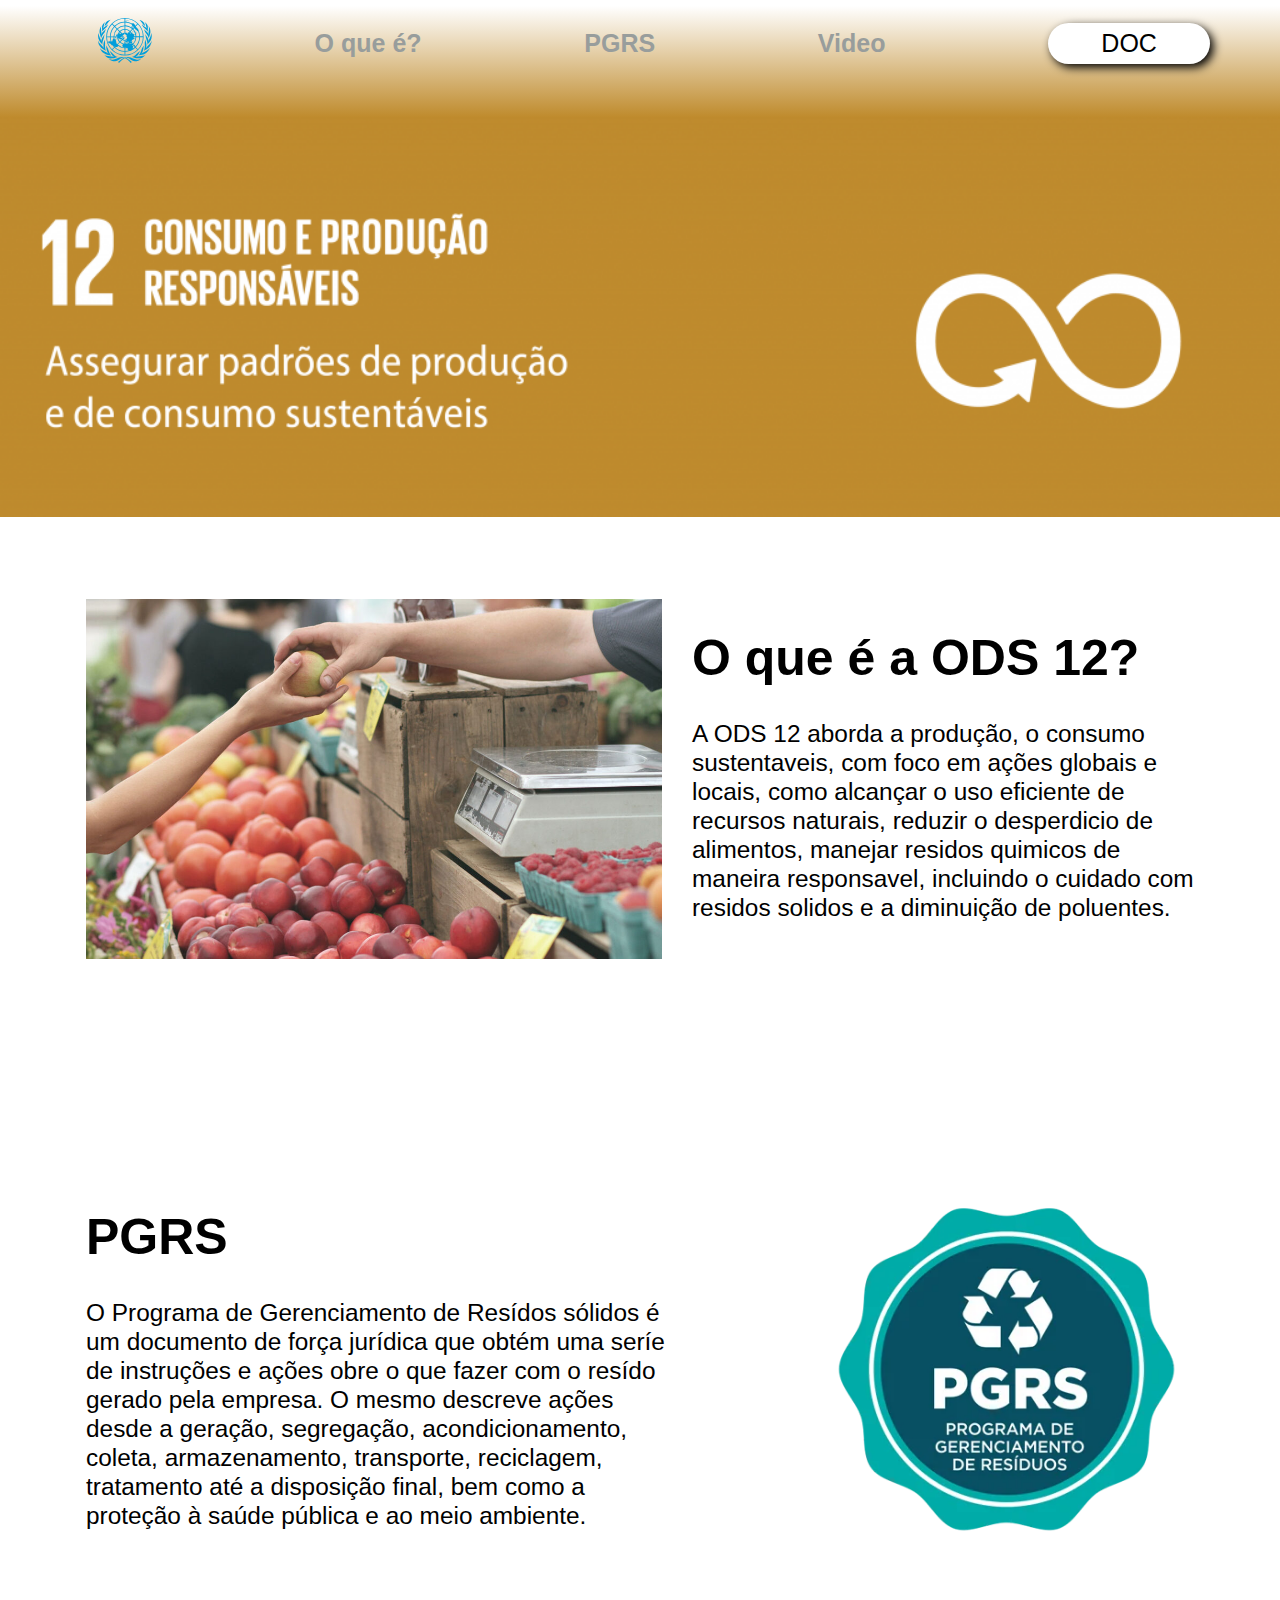
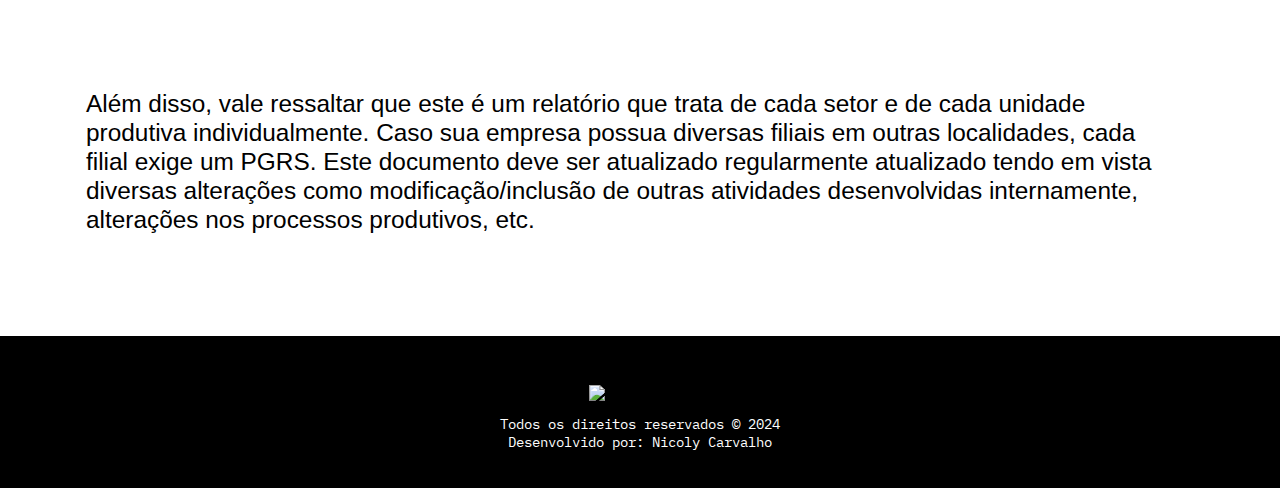
==== index.html @ b2f571dd "add final 3" ====
<!DOCTYPE html>
<html lang="pt-br">
<head>
  <meta charset="UTF-8">
  <meta name="viewport" content="width=device-width, initial-scale=1.0">
  <link rel="shortcut icon" href="./assets/un-logo.svg" type="image/x-icon">
  <link rel="stylesheet" href="./style.css">
  <title>ODS 12: o que é</title>
</head>
<body>
  <header class="nav-bar">
    <a class="link-header" href="./index.html"><img src="./assets/un-logo.svg" alt="Logo ON" class="logo"></a>
    <a class="link-header" href="#O-que">O que é? </a>
    <a class="link-header" href="#Fazendo">PGRS</a>
    <a class="link-header" href="./video.html">Video</a>
    <button class="button-header"><a class="linkbtn" href="https://www.canva.com/design/DAGEF-vtpVk/pwOGG1UUhm-6WTWI5BHEew/view?utm_content=DAGEF-vtpVk&utm_campaign=designshare&utm_medium=link&utm_source=editor">DOC</a></button>
</header>

<div class="banner"></div>

<main class="content">

  <div id="O-que" class="content-1">
    <img src="./assets/alimentos e consumo.jpg" alt="Foto de uma maça sendo entregue a cliente" class="consumo1">
    <div class="conteudo">
    <h1>O que é a ODS 12?</h1>
    <p>A ODS 12 aborda a produção, o consumo sustentaveis, com foco em ações globais e locais, como alcançar o uso eficiente de recursos naturais, reduzir o desperdicio de alimentos, manejar residos quimicos de maneira responsavel, incluindo o cuidado com residos solidos e a diminuição de poluentes.
    </p>
  </div>
  </div>
  <div class="content-3">

    <div class="conteudo2">
      <h1>PGRS</h1>
      <p>O Programa de Gerenciamento de Resídos sólidos é um documento de força jurídica que obtém uma seríe de instruções e ações obre o que fazer com o resído gerado pela empresa. O mesmo descreve ações desde a geração, segregação, acondicionamento, coleta, armazenamento, transporte, reciclagem, tratamento até a disposição final, bem como a proteção à saúde pública e ao meio ambiente.
      </p>
      
  </div>
  <img src="./assets/pgrs-foto.webp" alt="PGRS" class="pgrs" id="Fazendo">
  </div>


  <div class="content-4">
    <p>Além disso, vale ressaltar que este é um relatório que trata de  cada setor e de cada unidade produtiva
      individualmente. Caso sua empresa possua diversas filiais em outras localidades, cada filial exige um PGRS.
      Este documento deve ser  atualizado regularmente atualizado tendo em vista diversas alterações como modificação/inclusão de outras atividades desenvolvidas internamente, alterações nos processos produtivos, etc.</p>
  </div>
</main>

<footer class="rodape">
  <img class="rodape-imagem" src="https://estudantes-senac.vercel.app/img/senac.png" alt="Logo Senac"/>
  <span class="footer-texto">Todos os direitos reservados © 2024</span>
  <span class="footer-texto">Desenvolvido por: Nicoly Carvalho </span>    
</footer>

</body>
</html>
---- style.css ----
@import url('https://fonts.googleapis.com/css2?family=IBM+Plex+Mono:ital,wght@0,100;0,200;0,300;0,400;0,500;0,600;0,700;1,100;1,200;1,300;1,400;1,500;1,600;1,700&display=swap');

*{
  margin: 0;
  padding: 0;
  box-sizing: border-box;
  font-family: 'Segoe UI', Tahoma, Geneva, Verdana, sans-serif;
}

body{
  height: 100vh;
  width: 100%;
}

/* ! HEADER */
.nav-bar{
  padding: 1.15rem 0 3rem 1.75rem;
  background: linear-gradient(#fff 5%, #BF8B2D );
  display: flex;
  align-items: center;
  justify-content: space-around ;
}

.logo{
  height: 2.813rem;
}

.link-header{
  font-weight: 600;/*negrito*/
  font-size: 1.563rem;/*tamanho fonte*/
  color: #989d9c;
  cursor: pointer;
  text-decoration: none;/*tirar a linha de baixo*/
  margin-right: 1.438rem;/*espaçamento externo a direita */
}

.linkbtn{
  font-weight: 500;/*negrito*/
  font-size: 1.563rem;/*tamanho fonte*/
  color: #000;
  cursor: pointer;
  text-decoration: none;/*tirar a linha de baixo*/
}

.button-header {
  background-color: #fff;
  box-shadow: 0.225rem 0.225rem 0.625rem #000;
  border-radius: 1.281rem;
  width: 10.125rem;
  height: 2.563rem;
  border: none;/*tirando a borda do botão*/
  font-size: 1.563rem;
  color: #ffffff;
  cursor: pointer;
  transition: .5s;
}

.button-header:hover{
  box-shadow: 0.425rem 0.425rem 0.225rem #000;
}

.banner {
  width: 100%;
  height: 25rem;
/*adiciona uma imagem interna ou externa*/
  background-image: url(./assets/ODS12-header.png);
  background-size: cover;/*deixa a imagem preencher todo o     container sem cortá-la*/
  margin-bottom: 3.75rem;
}

/* ! FIM HEADER
! COMEÇO MAIN CONTENT */

.content{
  margin-left: 5.375rem;
}

h1{
  font-size: 3.125rem;
  font-weight: 700;
}

p{
  font-size: 1.525rem;
}

/* CONTENT 1 */
.content-1{
  display: flex;
  height: 50vh;
  margin-bottom: 3.125rem;
  margin-top: 5.125rem;
}
.conteudo{
  margin: 1.875rem;
}

.content-1 p{
  font-weight: 400;
  line-height: 1.813rem;
  width: 32.188rem;
  margin-top: 2rem;
}

.consumo1{
  height: 22.5rem;
}

/* fim */

/* CONTENT 2 */

/* #Fazendo{
  display: flex;
  margin-bottom: 5.25rem;
  font-size: 4.475rem;
  justify-content: center;
}

.content-2{
  height: 70vh;
  margin-bottom: 3.125rem;
}

.conteudo2{
  margin: 1.875rem;
}

.content-2 p{
  font-weight: 400;
  line-height: 1.813rem;
  margin: 2rem 2rem 0 0;
} */

/* CONTENT 3 */

.content-3{
  display: flex;
  height: 60vh;
  margin-bottom: 3.125rem;
  align-items: center;
}

.content-3 p{
  font-weight: 400;
  line-height: 1.813rem;
  width: 80%;
  margin-top: 2rem;
}

.pgrs{
  height: 22.5rem;
  margin-right: 5.625rem;
}

/* CONTENT 4 */
.content-4{
  display: flex;
  margin-bottom: 3.125rem;
  align-items: center;
}

.content-4 p{
  font-weight: 400;
  line-height: 1.813rem;
  width: 90%;
}
/* fim content 4 */

/* VIDEO */

#trailer-container{
  width: 100%;/*Largura*/
  display: flex;/*serve para colocar os elemento lado a lado 
  mas nesse momento utilizado para alinhar o itens com justify-content*/
  justify-content: center;/*alinhar os elementos ao centro*/
  margin: 6.25rem 0;
  margin-left: 3.625rem;
}

.video {
  width: 90%;/*deixando o nosso container com total de 60%*/
  display: flex;/*colocando os elementos lado a lado*/
  align-items: center;/*ajusta verticalmente*/
  justify-content: space-between;/*espaçamento entre os elementos*/
  filter: drop-shadow(0.625rem 0.625rem 0.625rem #000 );
}


#sinopse {
  width: 50%;
  display: flex;/*nesse caso estamos utilizando para adicionar o
   flex-direction*/
  flex-direction: column; /*colocando os elementos em coluna um 
  embaixo do outro*/
  justify-content: space-between;/*espaçamento entre os elementos*/
  margin-left: 30px;/*colocando um espaçamento  da esquerda*/
}

.description {
  font-size: 18px;/*tamanho font (texto)*/
  width: 70%;/*largura*/
}



/* ! FIM MAIN FIM VIDEO
! FOOTER */

.rodape{
  background-color: black;
  text-align: center;
  height: 8.125rem;/*altura*/
  margin-top: 6.375rem;/* espaçamento externo superior */
  display: flex;/*utilizando flex  para poder alinhar os elementos*/
  flex-direction: column;/*colocando os elementos  em coluna*/
  align-items: center;/*alinhando os elementos  no centro verticalmente*/
  justify-content: center;/*alinhando os elementos   no centro horizontalmente*/
  padding: 4.75rem 0;
}

.rodape-imagem {
  height: 5.625rem;
  padding: 0.75rem 0 ;/*superior e inferior direita e esquerda*/
}

.footer-texto {
  color: #ffffff;
  font-size: 0.875rem;
  font-family: "IBM Plex Mono", sans-serif;
}
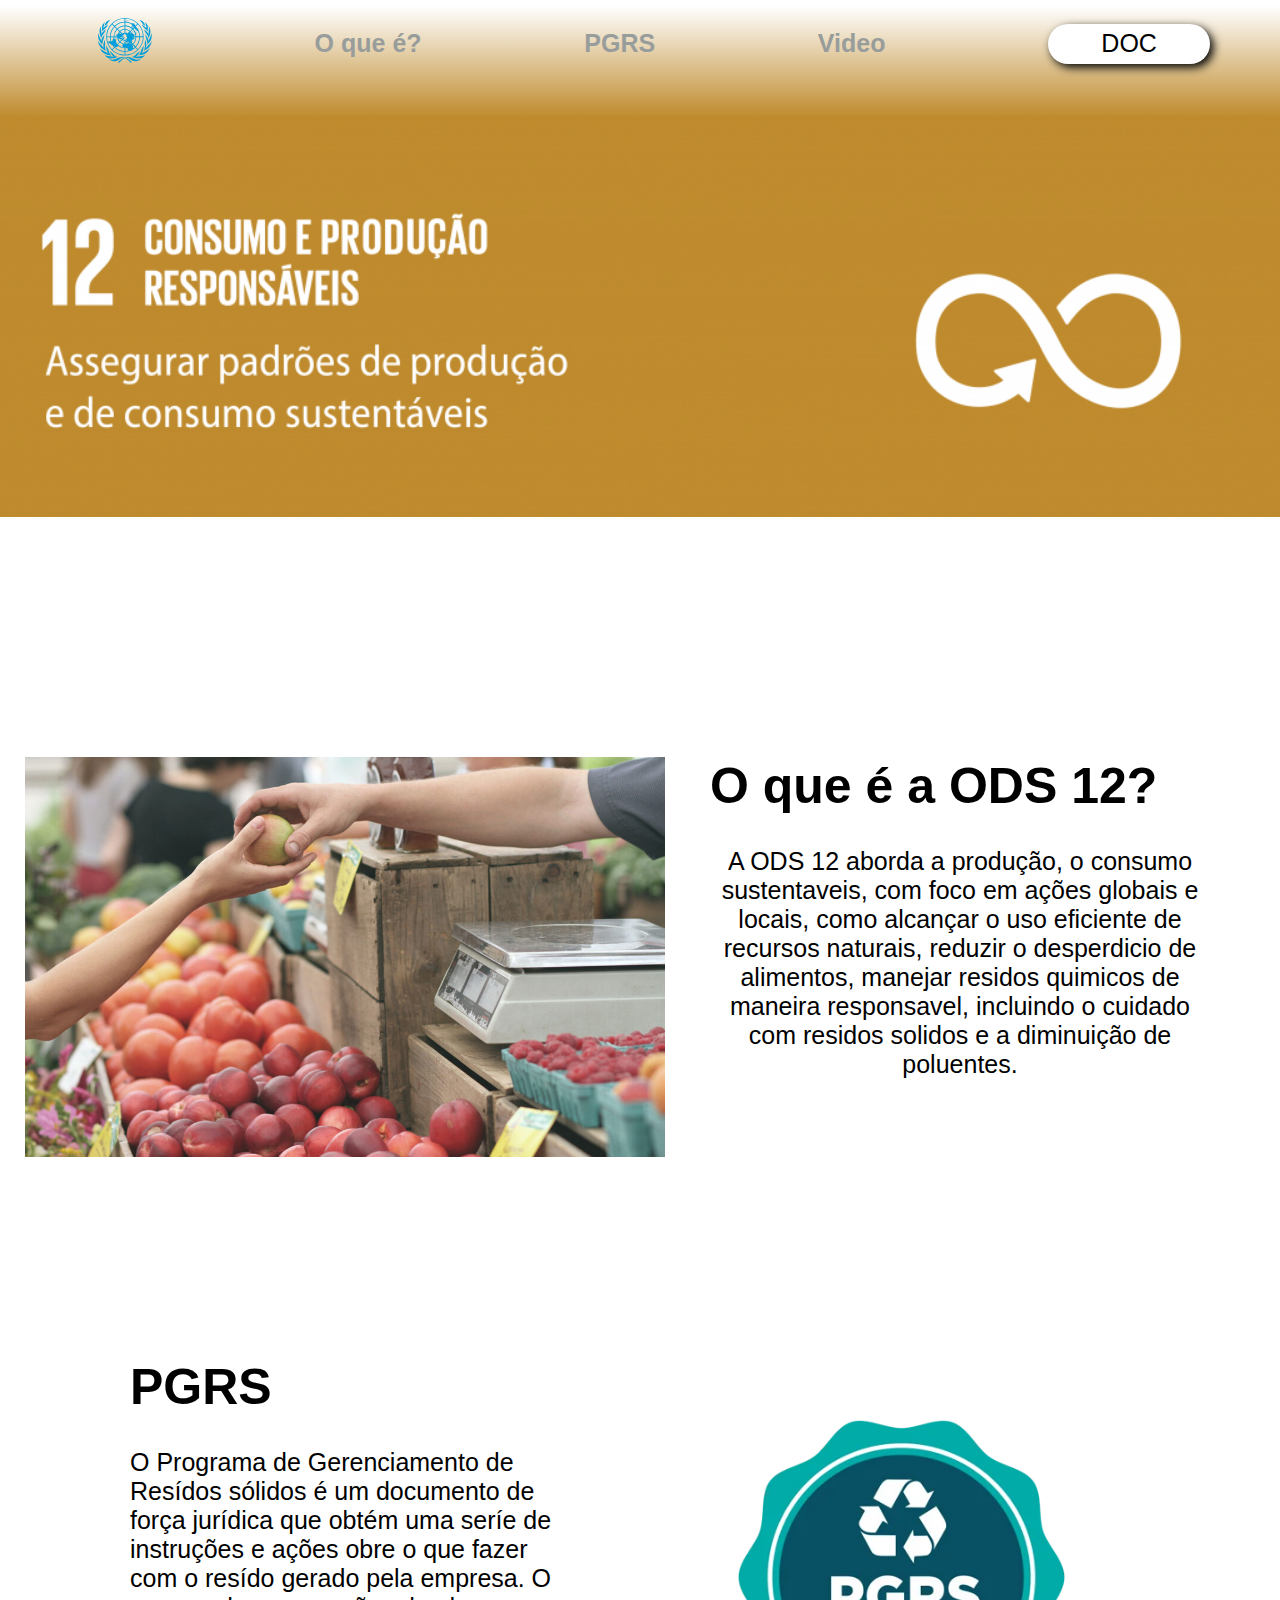
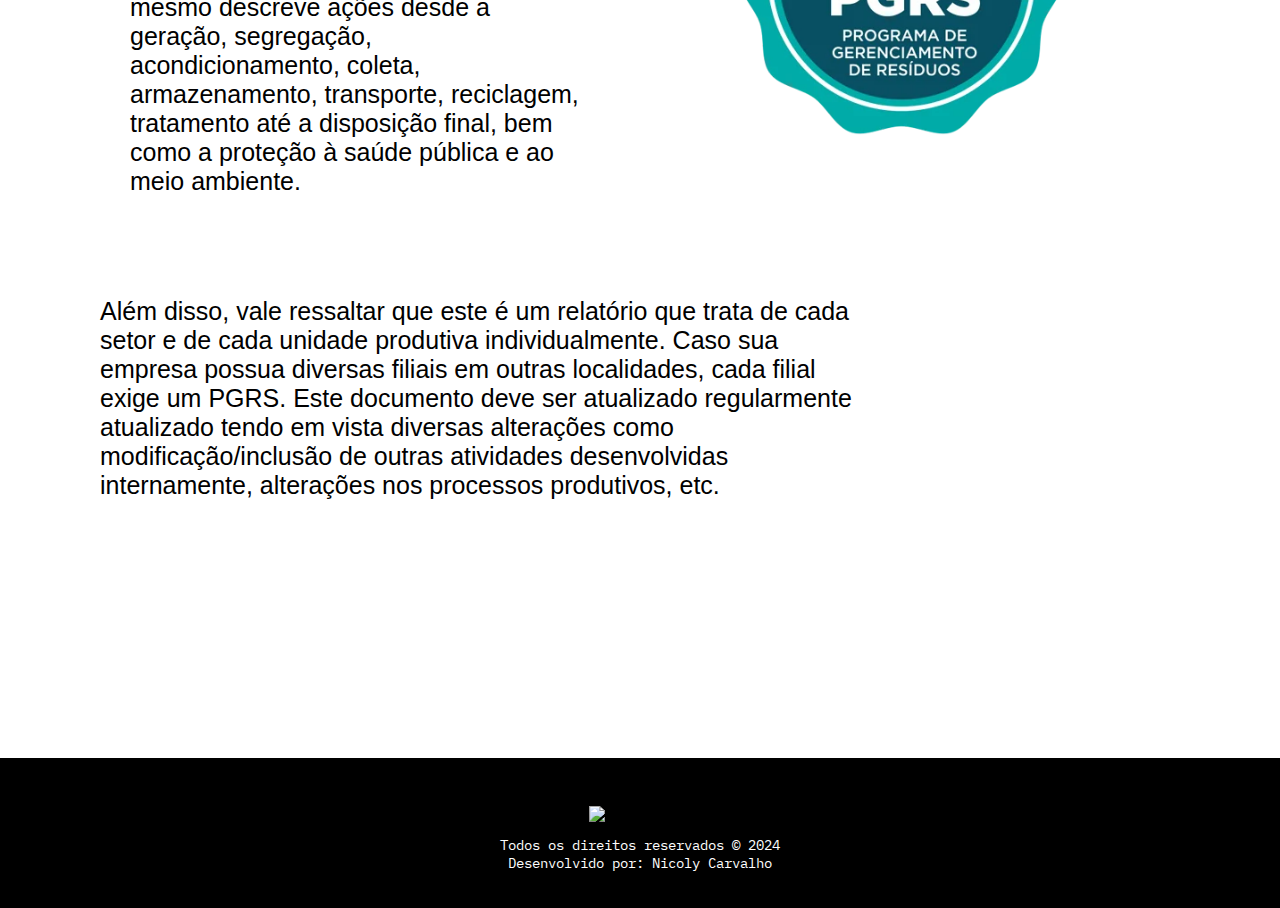
==== commit 58bb0fce: "adicionando final 3" ====
--- a/index.html
+++ b/index.html
@@ -13,7 +13,7 @@
     <a class="link-header" href="#O-que">O que é? </a>
     <a class="link-header" href="#Fazendo">PGRS</a>
     <a class="link-header" href="./video.html">Video</a>
-    <button class="button-header"><a class="linkbtn" href="https://www.canva.com/design/DAGEF-vtpVk/pwOGG1UUhm-6WTWI5BHEew/view?utm_content=DAGEF-vtpVk&utm_campaign=designshare&utm_medium=link&utm_source=editor">DOC</a></button>
+    <button class="button-header"><a class="linkbtn" href="https://www.canva.com/design/DAGEF-vtpVk/pwOGG1UUhm-6WTWI5BHEew/view?utm_content=DAGEF-vtpVk&utm_campaign=designshare&utm_medium=link&utm_source=editor" target="_blank">DOC</a></button>
 </header>
 
 <div class="banner"></div>
@@ -28,6 +28,8 @@
     </p>
   </div>
   </div>
+
+  
   <div class="content-3">
 
     <div class="conteudo2">
--- a/style.css
+++ b/style.css
@@ -14,7 +14,7 @@
 
 /* ! HEADER */
 .nav-bar{
-  padding: 1.15rem 0 3rem 1.75rem;
+  padding: 18px 0 48px 28px;
   background: linear-gradient(#fff 5%, #BF8B2D );
   display: flex;
   align-items: center;
@@ -22,21 +22,21 @@
 }
 
 .logo{
-  height: 2.813rem;
+  height: 45px;
 }
 
 .link-header{
   font-weight: 600;/*negrito*/
-  font-size: 1.563rem;/*tamanho fonte*/
+  font-size:25px;/*tamanho fonte*/
   color: #989d9c;
   cursor: pointer;
   text-decoration: none;/*tirar a linha de baixo*/
-  margin-right: 1.438rem;/*espaçamento externo a direita */
+  margin-right: 23px;/*espaçamento externo a direita */
 }
 
 .linkbtn{
   font-weight: 500;/*negrito*/
-  font-size: 1.563rem;/*tamanho fonte*/
+  font-size: 25px;/*tamanho fonte*/
   color: #000;
   cursor: pointer;
   text-decoration: none;/*tirar a linha de baixo*/
@@ -44,92 +44,87 @@
 
 .button-header {
   background-color: #fff;
-  box-shadow: 0.225rem 0.225rem 0.625rem #000;
+  box-shadow: 3.5px 3.5px 10px #000;
   border-radius: 1.281rem;
-  width: 10.125rem;
-  height: 2.563rem;
+  width: 162px;
+  height: 40px;
   border: none;/*tirando a borda do botão*/
-  font-size: 1.563rem;
+  font-size: 25px;
   color: #ffffff;
   cursor: pointer;
   transition: .5s;
 }
 
 .button-header:hover{
-  box-shadow: 0.425rem 0.425rem 0.225rem #000;
+  box-shadow: 7px 7px 3.5px #000;
 }
 
 .banner {
   width: 100%;
-  height: 25rem;
+  height: 400px;
 /*adiciona uma imagem interna ou externa*/
   background-image: url(./assets/ODS12-header.png);
   background-size: cover;/*deixa a imagem preencher todo o     container sem cortá-la*/
-  margin-bottom: 3.75rem;
+  margin-bottom: 60px;
 }
 
 /* ! FIM HEADER
 ! COMEÇO MAIN CONTENT */
 
 .content{
-  margin-left: 5.375rem;
+  display: flex;
+  flex-direction: column;
+  justify-content: center;
+  align-items: center;
+  /* margin-left: 85px; */
+  padding: 100px;
+  width: 100%;
 }
 
 h1{
-  font-size: 3.125rem;
+  font-size: 50px;
   font-weight: 700;
 }
 
 p{
-  font-size: 1.525rem;
+  font-size: 25px;
 }
 
 /* CONTENT 1 */
 .content-1{
   display: flex;
   height: 50vh;
-  margin-bottom: 3.125rem;
-  margin-top: 5.125rem;
+  margin-bottom: 50px;
+  margin-top: 80px;
 }
 .conteudo{
-  margin: 1.875rem;
+  margin: 0 45px;
 }
 
 .content-1 p{
   font-weight: 400;
-  line-height: 1.813rem;
-  width: 32.188rem;
-  margin-top: 2rem;
+  line-height: 29px;
+  width: 500px;
+  margin-top: 32px;
+  text-align: center;
 }
 
 .consumo1{
-  height: 22.5rem;
+  height: 400px;
 }
 
 /* fim */
 
 /* CONTENT 2 */
 
-/* #Fazendo{
-  display: flex;
-  margin-bottom: 5.25rem;
-  font-size: 4.475rem;
-  justify-content: center;
-}
-
-.content-2{
-  height: 70vh;
-  margin-bottom: 3.125rem;
-}
-
 .conteudo2{
-  margin: 1.875rem;
-}
-
-.content-2 p{
-  font-weight: 400;
-  line-height: 1.813rem;
-  margin: 2rem 2rem 0 0;
+  margin: 30px;
+}
+
+/* .content-2 p{
+  font-weight: 400;
+  line-height: 29px;
+  margin: 16px 16px 0 0;
 } */
 
 /* CONTENT 3 */
@@ -137,33 +132,31 @@
 .content-3{
   display: flex;
   height: 60vh;
-  margin-bottom: 3.125rem;
+  margin: 50px 0;
   align-items: center;
 }
 
 .content-3 p{
   font-weight: 400;
-  line-height: 1.813rem;
+  line-height: 29px;
   width: 80%;
-  margin-top: 2rem;
+  margin-top: 32px;
 }
 
 .pgrs{
-  height: 22.5rem;
-  margin-right: 5.625rem;
+  height: 350px;
+  margin-right: 100px;
 }
 
 /* CONTENT 4 */
 .content-4{
-  display: flex;
-  margin-bottom: 3.125rem;
-  align-items: center;
+  margin-bottom: 50px;
 }
 
 .content-4 p{
   font-weight: 400;
-  line-height: 1.813rem;
-  width: 90%;
+  line-height: 29px;
+  width: 70%;
 }
 /* fim content 4 */
 
@@ -174,8 +167,8 @@
   display: flex;/*serve para colocar os elemento lado a lado 
   mas nesse momento utilizado para alinhar o itens com justify-content*/
   justify-content: center;/*alinhar os elementos ao centro*/
-  margin: 6.25rem 0;
-  margin-left: 3.625rem;
+  margin: 100px 0;
+  margin-left: 58px;
 }
 
 .video {
@@ -183,7 +176,7 @@
   display: flex;/*colocando os elementos lado a lado*/
   align-items: center;/*ajusta verticalmente*/
   justify-content: space-between;/*espaçamento entre os elementos*/
-  filter: drop-shadow(0.625rem 0.625rem 0.625rem #000 );
+  filter: drop-shadow(10xp 10px 10px #000 );
 }
 
 
@@ -210,22 +203,22 @@
 .rodape{
   background-color: black;
   text-align: center;
-  height: 8.125rem;/*altura*/
-  margin-top: 6.375rem;/* espaçamento externo superior */
+  height: 130px;/*altura*/
+  margin-top: 108px;/* espaçamento externo superior */
   display: flex;/*utilizando flex  para poder alinhar os elementos*/
   flex-direction: column;/*colocando os elementos  em coluna*/
   align-items: center;/*alinhando os elementos  no centro verticalmente*/
   justify-content: center;/*alinhando os elementos   no centro horizontalmente*/
-  padding: 4.75rem 0;
+  padding: 75px 0;
 }
 
 .rodape-imagem {
-  height: 5.625rem;
-  padding: 0.75rem 0 ;/*superior e inferior direita e esquerda*/
+  height: 90px;
+  padding: 12px 0 ;/*superior e inferior direita e esquerda*/
 }
 
 .footer-texto {
   color: #ffffff;
-  font-size: 0.875rem;
+  font-size: 14px;
   font-family: "IBM Plex Mono", sans-serif;
 }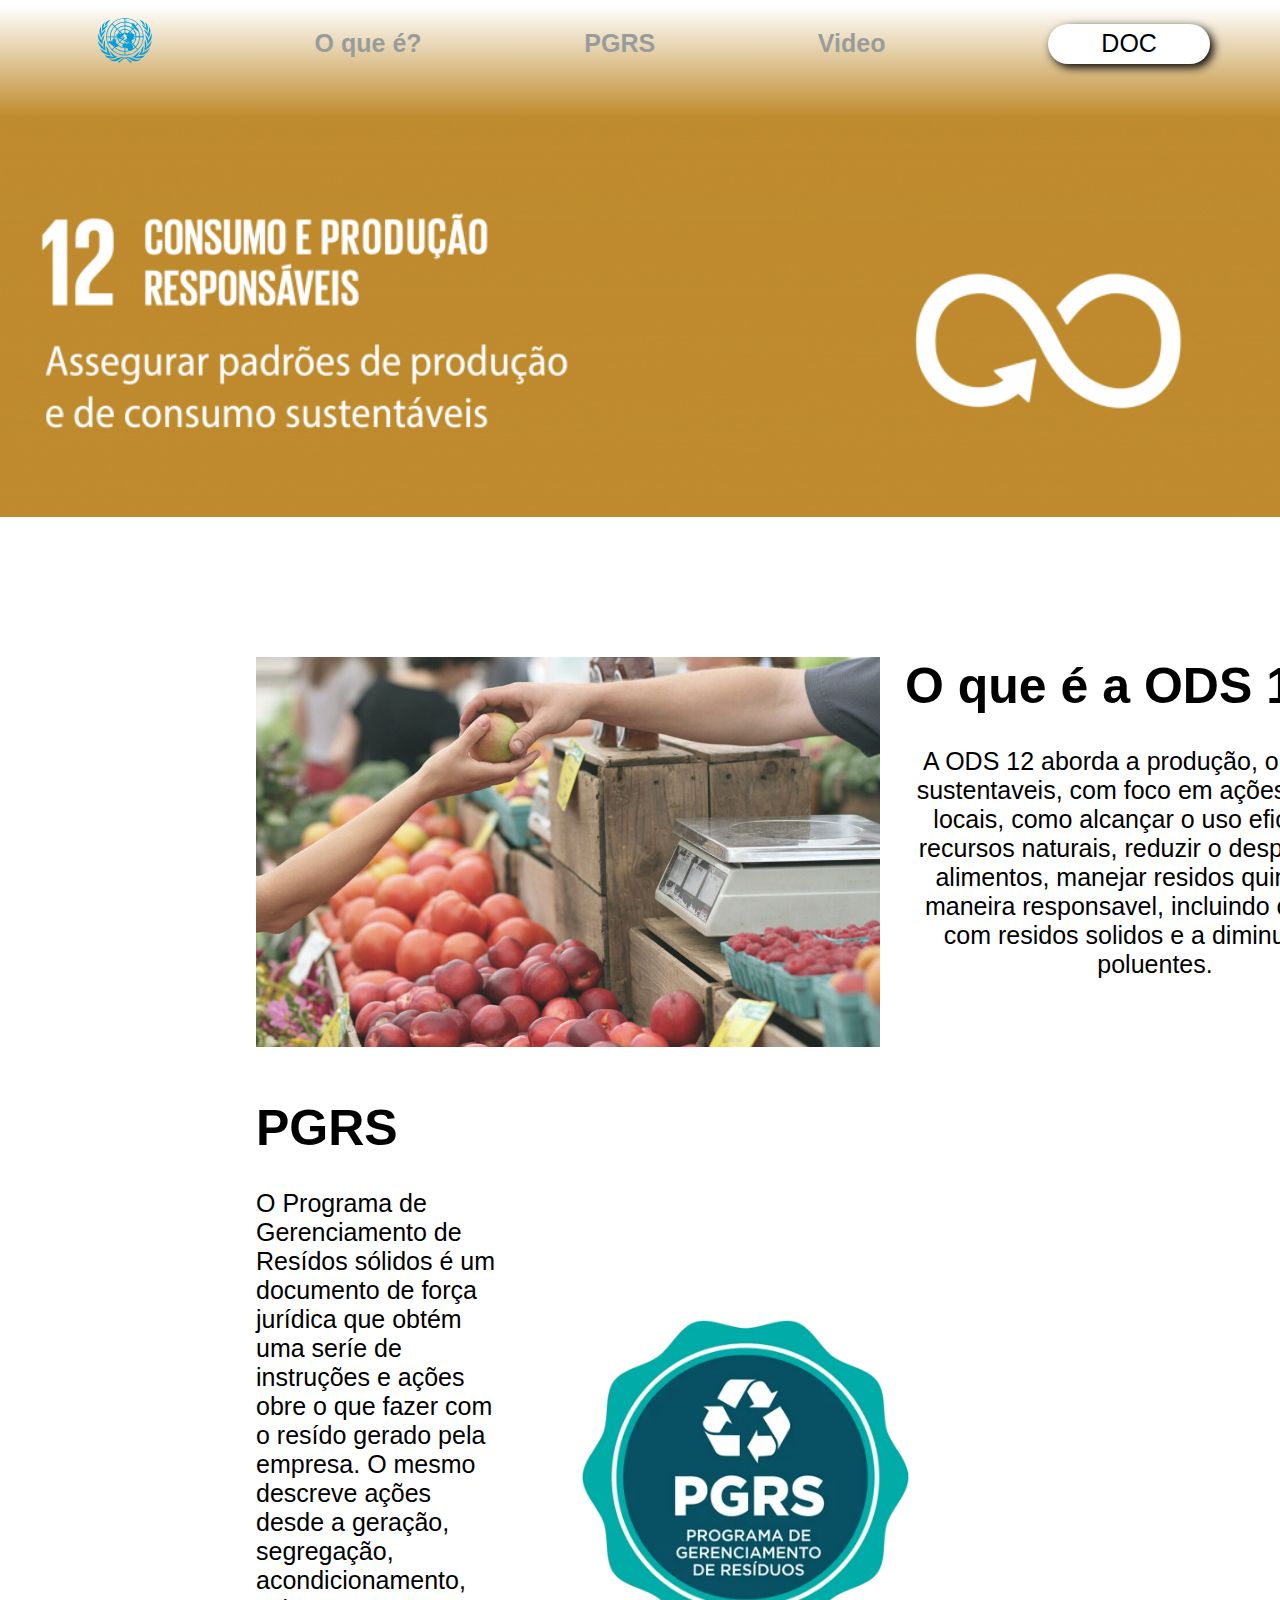
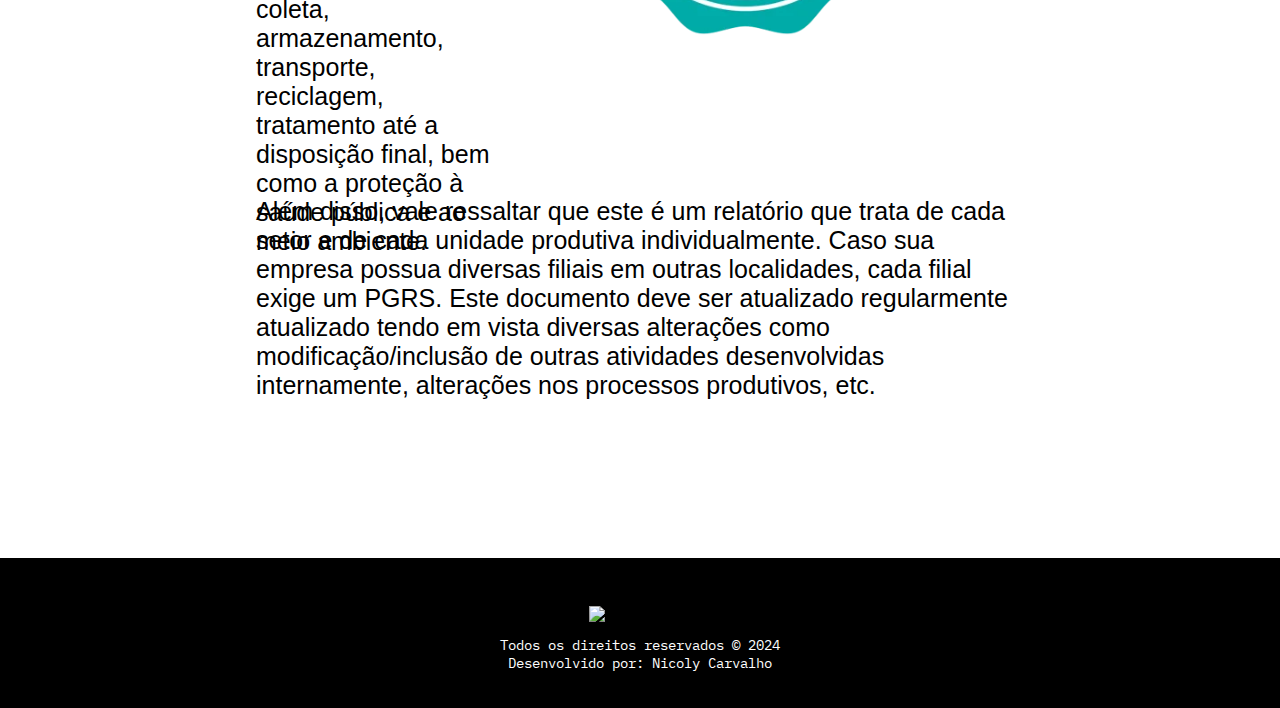
==== commit 3dcc1b4c: "alinhando itens css" ====
--- a/index.html
+++ b/index.html
@@ -5,6 +5,7 @@
   <meta name="viewport" content="width=device-width, initial-scale=1.0">
   <link rel="shortcut icon" href="./assets/un-logo.svg" type="image/x-icon">
   <link rel="stylesheet" href="./style.css">
+  <link rel="stylesheet" href="https://cdnjs.cloudflare.com/ajax/libs/animate.css/4.1.1/animate.min.css"/>
   <title>ODS 12: o que é</title>
 </head>
 <body>
@@ -46,6 +47,8 @@
     <p>Além disso, vale ressaltar que este é um relatório que trata de  cada setor e de cada unidade produtiva
       individualmente. Caso sua empresa possua diversas filiais em outras localidades, cada filial exige um PGRS.
       Este documento deve ser  atualizado regularmente atualizado tendo em vista diversas alterações como modificação/inclusão de outras atividades desenvolvidas internamente, alterações nos processos produtivos, etc.</p>
+
+      
   </div>
 </main>
 
--- a/style.css
+++ b/style.css
@@ -72,13 +72,10 @@
 ! COMEÇO MAIN CONTENT */
 
 .content{
-  display: flex;
+  display: flex;  
+  width: 60%;
   flex-direction: column;
-  justify-content: center;
-  align-items: center;
-  /* margin-left: 85px; */
-  padding: 100px;
-  width: 100%;
+  margin: 0 auto;
 }
 
 h1{
@@ -98,7 +95,7 @@
   margin-top: 80px;
 }
 .conteudo{
-  margin: 0 45px;
+  margin-left: 25px;
 }
 
 .content-1 p{
@@ -110,30 +107,16 @@
 }
 
 .consumo1{
-  height: 400px;
-}
-
-/* fim */
-
-/* CONTENT 2 */
-
-.conteudo2{
-  margin: 30px;
-}
-
-/* .content-2 p{
-  font-weight: 400;
-  line-height: 29px;
-  margin: 16px 16px 0 0;
-} */
+  height: 390px;
+}
 
 /* CONTENT 3 */
 
 .content-3{
   display: flex;
+  align-items: center;
   height: 60vh;
   margin: 50px 0;
-  align-items: center;
 }
 
 .content-3 p{
@@ -156,7 +139,7 @@
 .content-4 p{
   font-weight: 400;
   line-height: 29px;
-  width: 70%;
+  width: 100%;
 }
 /* fim content 4 */
 
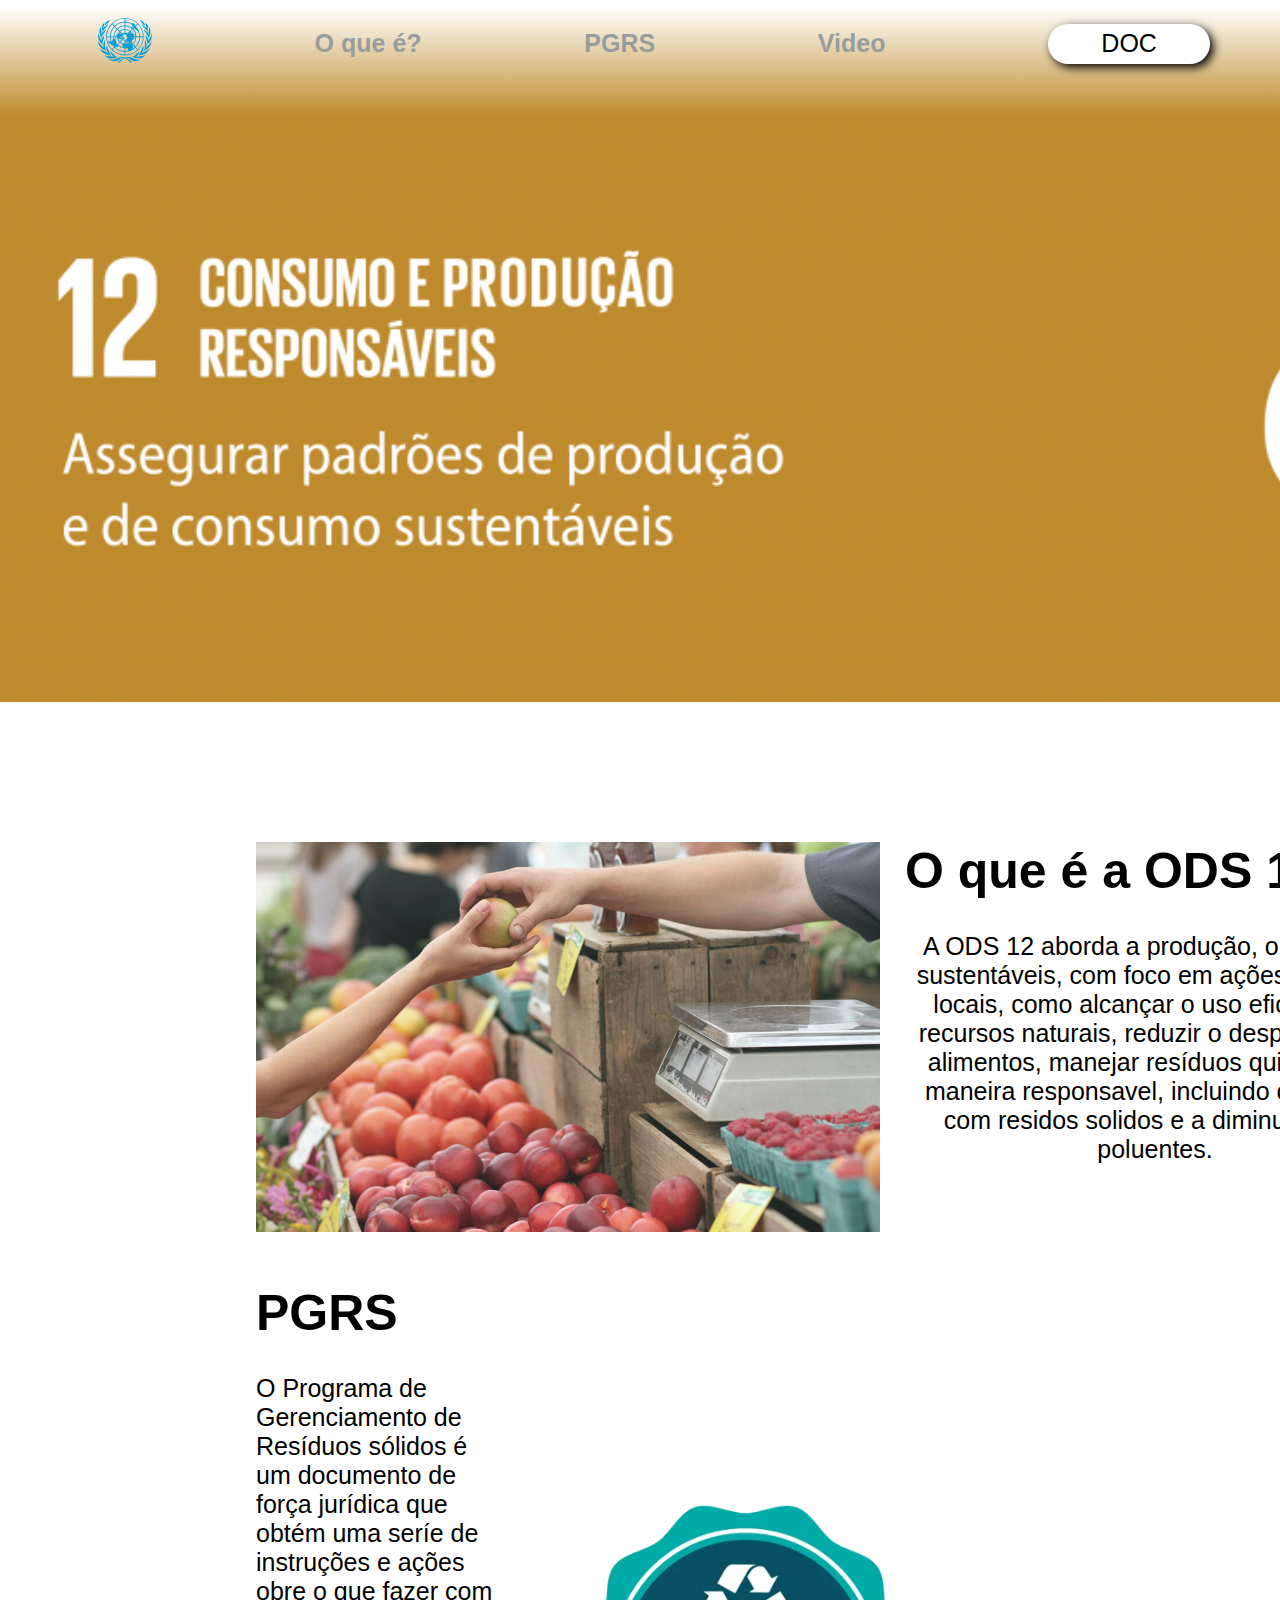
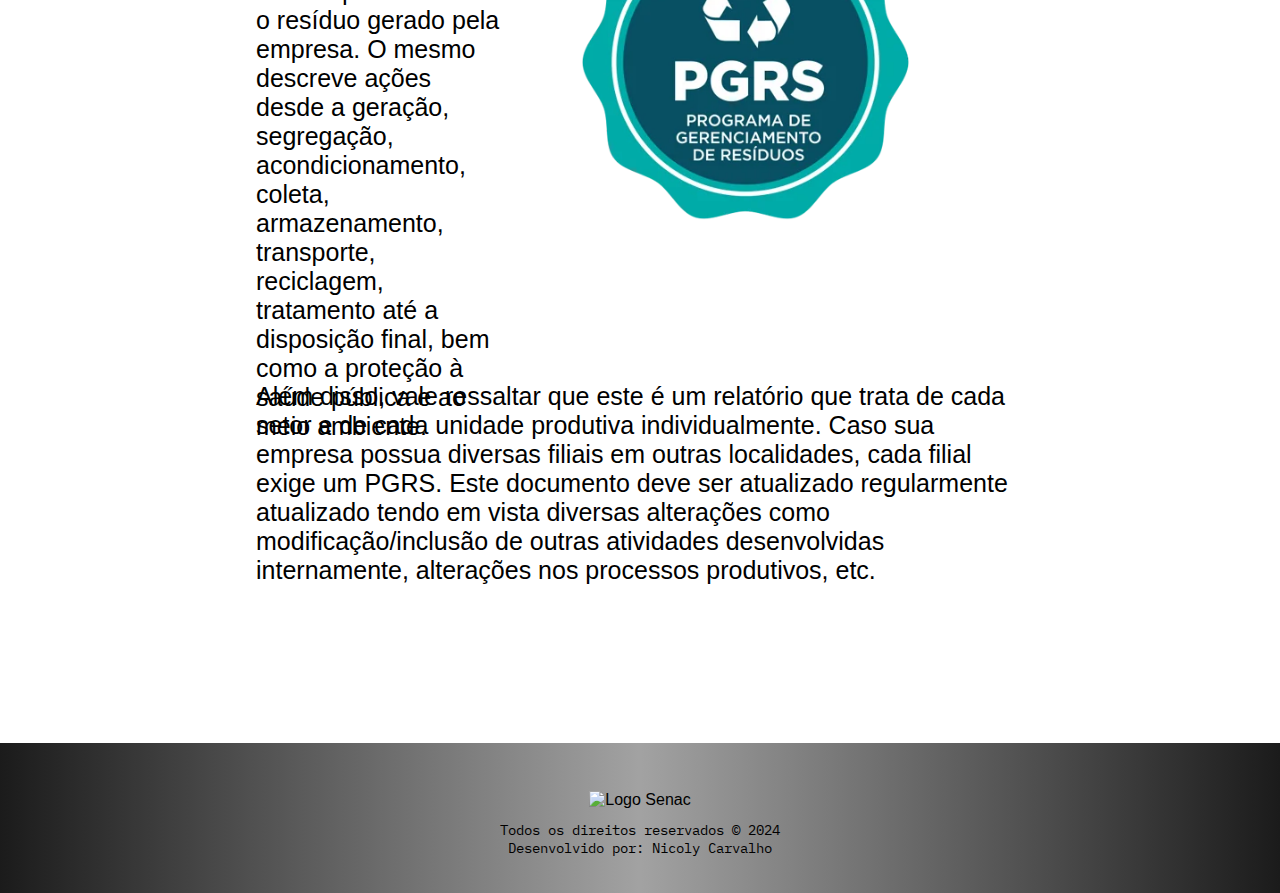
==== commit b13d7f51: "corrigindo" ====
--- a/index.html
+++ b/index.html
@@ -25,7 +25,7 @@
     <img src="./assets/alimentos e consumo.jpg" alt="Foto de uma maça sendo entregue a cliente" class="consumo1">
     <div class="conteudo">
     <h1>O que é a ODS 12?</h1>
-    <p>A ODS 12 aborda a produção, o consumo sustentaveis, com foco em ações globais e locais, como alcançar o uso eficiente de recursos naturais, reduzir o desperdicio de alimentos, manejar residos quimicos de maneira responsavel, incluindo o cuidado com residos solidos e a diminuição de poluentes.
+    <p>A ODS 12 aborda a produção, o consumo sustentáveis, com foco em ações globais e locais, como alcançar o uso eficiente de recursos naturais, reduzir o desperdicio de alimentos, manejar resíduos quimicos de maneira responsavel, incluindo o cuidado com residos solidos e a diminuição de poluentes.
     </p>
   </div>
   </div>
@@ -35,7 +35,7 @@
 
     <div class="conteudo2">
       <h1>PGRS</h1>
-      <p>O Programa de Gerenciamento de Resídos sólidos é um documento de força jurídica que obtém uma seríe de instruções e ações obre o que fazer com o resído gerado pela empresa. O mesmo descreve ações desde a geração, segregação, acondicionamento, coleta, armazenamento, transporte, reciclagem, tratamento até a disposição final, bem como a proteção à saúde pública e ao meio ambiente.
+      <p>O Programa de Gerenciamento de Resíduos sólidos é um documento de força jurídica que obtém uma seríe de instruções e ações obre o que fazer com o resíduo gerado pela empresa. O mesmo descreve ações desde a geração, segregação, acondicionamento, coleta, armazenamento, transporte, reciclagem, tratamento até a disposição final, bem como a proteção à saúde pública e ao meio ambiente.
       </p>
       
   </div>
--- a/style.css
+++ b/style.css
@@ -5,6 +5,8 @@
   padding: 0;
   box-sizing: border-box;
   font-family: 'Segoe UI', Tahoma, Geneva, Verdana, sans-serif;
+  scrollbar-width: thin;
+  scrollbar-color: #fff   #a2a2a2;
 }
 
 body{
@@ -61,7 +63,7 @@
 
 .banner {
   width: 100%;
-  height: 400px;
+  height: 65vh;
 /*adiciona uma imagem interna ou externa*/
   background-image: url(./assets/ODS12-header.png);
   background-size: cover;/*deixa a imagem preencher todo o     container sem cortá-la*/
@@ -146,16 +148,14 @@
 /* VIDEO */
 
 #trailer-container{
-  width: 100%;/*Largura*/
-  display: flex;/*serve para colocar os elemento lado a lado 
-  mas nesse momento utilizado para alinhar o itens com justify-content*/
-  justify-content: center;/*alinhar os elementos ao centro*/
-  margin: 100px 0;
-  margin-left: 58px;
+  display: flex;  
+  width: 70%;
+  flex-direction: column;
+  margin: auto;
 }
 
 .video {
-  width: 90%;/*deixando o nosso container com total de 60%*/
+  width: 100%;/*deixando o nosso container com total de 60%*/
   display: flex;/*colocando os elementos lado a lado*/
   align-items: center;/*ajusta verticalmente*/
   justify-content: space-between;/*espaçamento entre os elementos*/
@@ -163,19 +163,19 @@
 }
 
 
-#sinopse {
+/* #sinopse {
   width: 50%;
   display: flex;/*nesse caso estamos utilizando para adicionar o
    flex-direction*/
-  flex-direction: column; /*colocando os elementos em coluna um 
+  /* flex-direction: column;colocando os elementos em coluna um 
   embaixo do outro*/
-  justify-content: space-between;/*espaçamento entre os elementos*/
-  margin-left: 30px;/*colocando um espaçamento  da esquerda*/
-}
+  /* justify-content: space-between;espaçamento entre os elementos
+} */ 
 
 .description {
-  font-size: 18px;/*tamanho font (texto)*/
-  width: 70%;/*largura*/
+  font-size: 22px;/*tamanho font (texto)*/
+  width: 50%;/*largura*/
+  margin-left: 30px;
 }
 
 
@@ -184,7 +184,7 @@
 ! FOOTER */
 
 .rodape{
-  background-color: black;
+  background: linear-gradient(90deg, rgba(27,27,27,1) 0%, rgba(162,162,162,1) 49.9%, rgba(162,162,162,1) 50.1%, rgba(27,27,27,1) 100%);
   text-align: center;
   height: 130px;/*altura*/
   margin-top: 108px;/* espaçamento externo superior */
@@ -201,7 +201,7 @@
 }
 
 .footer-texto {
-  color: #ffffff;
+  color: #000;
   font-size: 14px;
   font-family: "IBM Plex Mono", sans-serif;
 }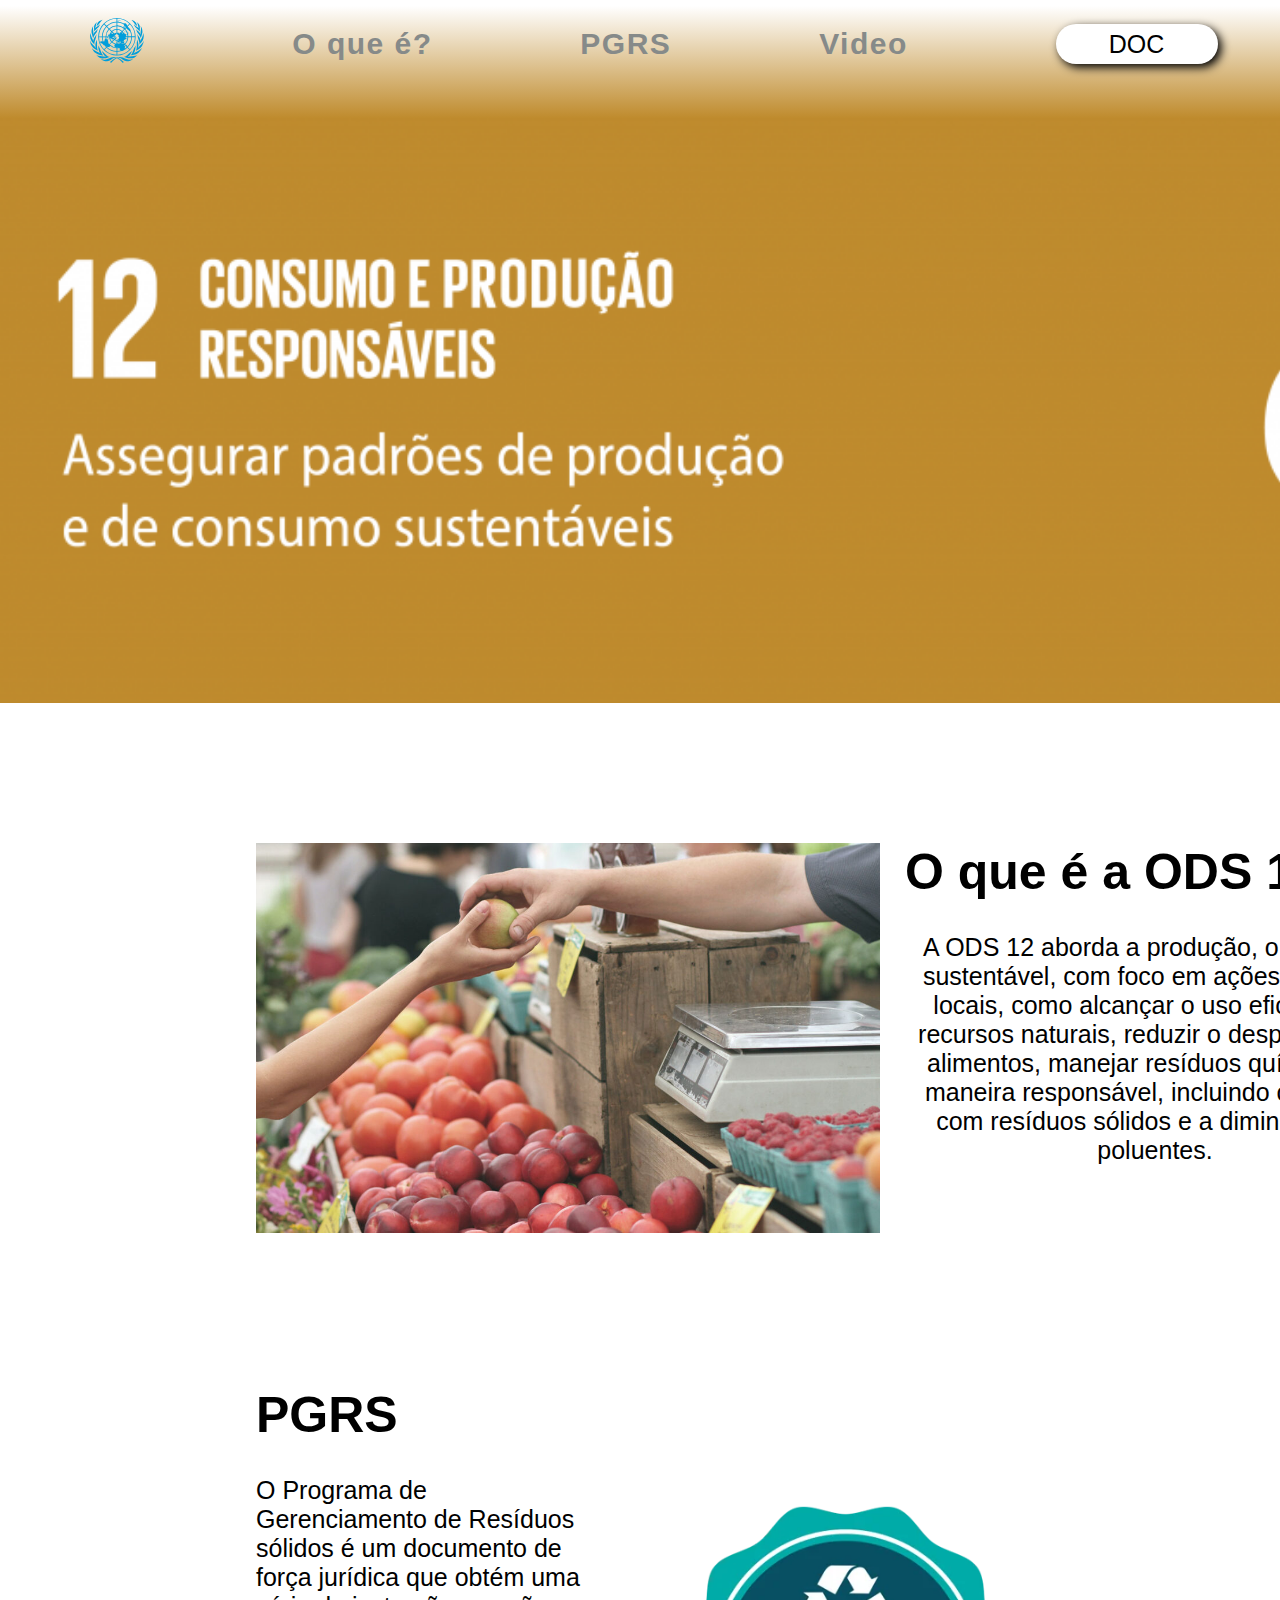
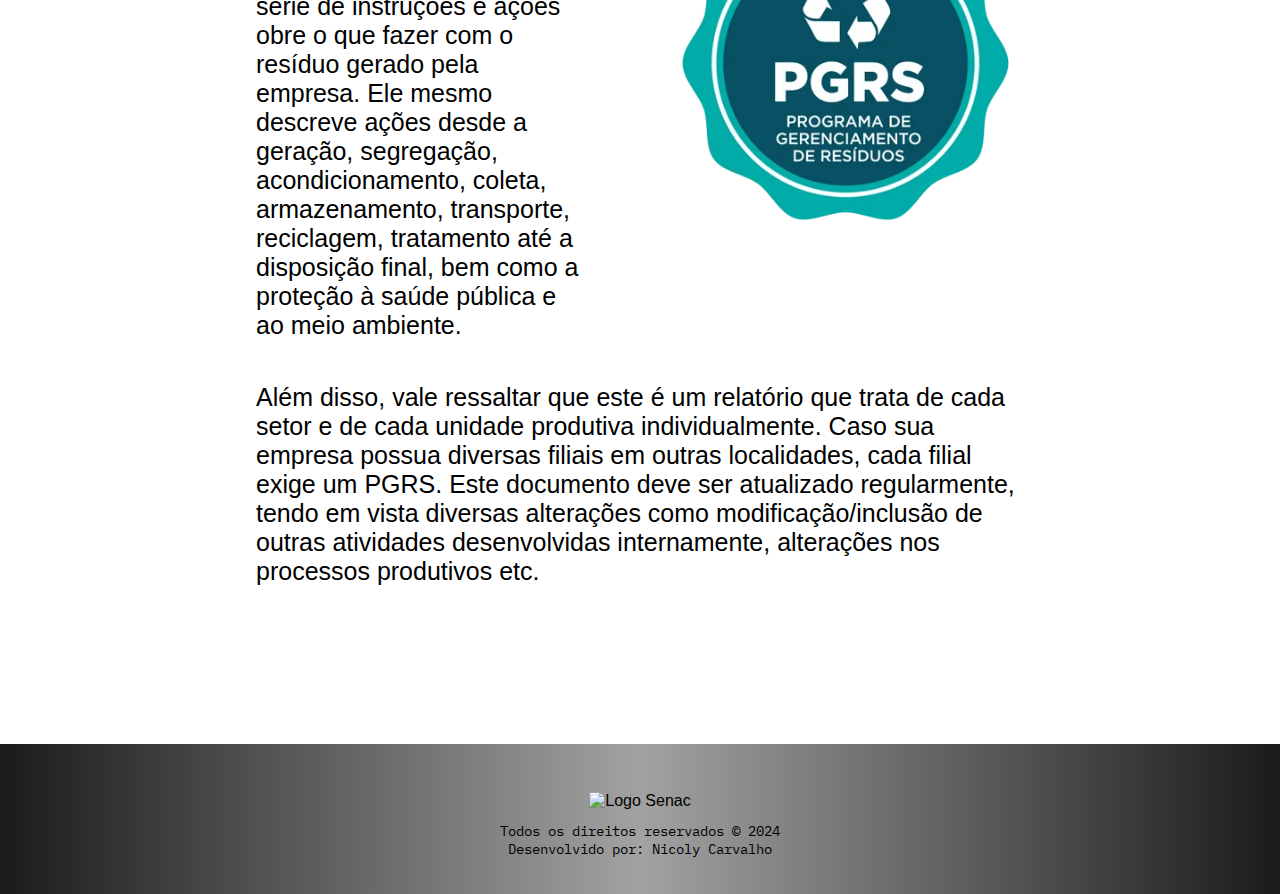
==== commit 6ee80f58: "Corrigindo erros" ====
--- a/index.html
+++ b/index.html
@@ -10,7 +10,7 @@
 </head>
 <body>
   <header class="nav-bar">
-    <a class="link-header" href="./index.html"><img src="./assets/un-logo.svg" alt="Logo ON" class="logo"></a>
+    <a class="link-header 1" href="./index.html"><img src="./assets/un-logo.svg" alt="Logo ON" class="logo"></a>
     <a class="link-header" href="#O-que">O que é? </a>
     <a class="link-header" href="#Fazendo">PGRS</a>
     <a class="link-header" href="./video.html">Video</a>
@@ -25,7 +25,7 @@
     <img src="./assets/alimentos e consumo.jpg" alt="Foto de uma maça sendo entregue a cliente" class="consumo1">
     <div class="conteudo">
     <h1>O que é a ODS 12?</h1>
-    <p>A ODS 12 aborda a produção, o consumo sustentáveis, com foco em ações globais e locais, como alcançar o uso eficiente de recursos naturais, reduzir o desperdicio de alimentos, manejar resíduos quimicos de maneira responsavel, incluindo o cuidado com residos solidos e a diminuição de poluentes.
+    <p>A ODS 12 aborda a produção, o consumo sustentável, com foco em ações globais e locais, como alcançar o uso eficiente de recursos naturais, reduzir o desperdício de alimentos, manejar resíduos químicos de maneira responsável, incluindo o cuidado com resíduos sólidos e a diminuição de poluentes.
     </p>
   </div>
   </div>
@@ -35,7 +35,7 @@
 
     <div class="conteudo2">
       <h1>PGRS</h1>
-      <p>O Programa de Gerenciamento de Resíduos sólidos é um documento de força jurídica que obtém uma seríe de instruções e ações obre o que fazer com o resíduo gerado pela empresa. O mesmo descreve ações desde a geração, segregação, acondicionamento, coleta, armazenamento, transporte, reciclagem, tratamento até a disposição final, bem como a proteção à saúde pública e ao meio ambiente.
+      <p>O Programa de Gerenciamento de Resíduos sólidos é um documento de força jurídica que obtém uma série de instruções e ações obre o que fazer com o resíduo gerado pela empresa. Ele mesmo descreve ações desde a geração, segregação, acondicionamento, coleta, armazenamento, transporte, reciclagem, tratamento até a disposição final, bem como a proteção à saúde pública e ao meio ambiente.
       </p>
       
   </div>
@@ -44,9 +44,7 @@
 
 
   <div class="content-4">
-    <p>Além disso, vale ressaltar que este é um relatório que trata de  cada setor e de cada unidade produtiva
-      individualmente. Caso sua empresa possua diversas filiais em outras localidades, cada filial exige um PGRS.
-      Este documento deve ser  atualizado regularmente atualizado tendo em vista diversas alterações como modificação/inclusão de outras atividades desenvolvidas internamente, alterações nos processos produtivos, etc.</p>
+    <p>Além disso, vale ressaltar que este é um relatório que trata de cada setor e de cada unidade produtiva individualmente. Caso sua empresa possua diversas filiais em outras localidades, cada filial exige um PGRS. Este documento deve ser atualizado regularmente, tendo em vista diversas alterações como modificação/inclusão de outras atividades desenvolvidas internamente, alterações nos processos produtivos etc.</p>
 
       
   </div>
@@ -58,5 +56,17 @@
   <span class="footer-texto">Desenvolvido por: Nicoly Carvalho </span>    
 </footer>
 
+
+<div vw class="enabled">
+  <div vw-access-button class="active"></div>
+  <div vw-plugin-wrapper>
+    <div class="vw-plugin-top-wrapper"></div>
+  </div>
+</div>
+<script src="https://vlibras.gov.br/app/vlibras-plugin.js"></script>
+<script>
+  new window.VLibras.Widget('https://vlibras.gov.br/app');
+</script>
+
 </body>
 </html>--- a/style.css
+++ b/style.css
@@ -29,11 +29,18 @@
 
 .link-header{
   font-weight: 600;/*negrito*/
-  font-size:25px;/*tamanho fonte*/
-  color: #989d9c;
+  color: #868a89;/*#868a89 antigo*/
   cursor: pointer;
   text-decoration: none;/*tirar a linha de baixo*/
   margin-right: 23px;/*espaçamento externo a direita */
+  font-size: 30px;/*tamanho fonte*/
+  letter-spacing: 1.5px;
+}
+
+.link-header:hover{
+  color: #fff;
+  -webkit-text-stroke: 0.8px black;
+  transform: scale(1.25);
 }
 
 .linkbtn{
@@ -130,7 +137,6 @@
 
 .pgrs{
   height: 350px;
-  margin-right: 100px;
 }
 
 /* CONTENT 4 */
@@ -184,7 +190,7 @@
 ! FOOTER */
 
 .rodape{
-  background: linear-gradient(90deg, rgba(27,27,27,1) 0%, rgba(162,162,162,1) 49.9%, rgba(162,162,162,1) 50.1%, rgba(27,27,27,1) 100%);
+  background: linear-gradient(90deg, rgba(27,27,27,1) 0%, rgba(162,162,162,1) 50%, rgba(162,162,162,1) 50%, rgba(27,27,27,1) 100%);
   text-align: center;
   height: 130px;/*altura*/
   margin-top: 108px;/* espaçamento externo superior */
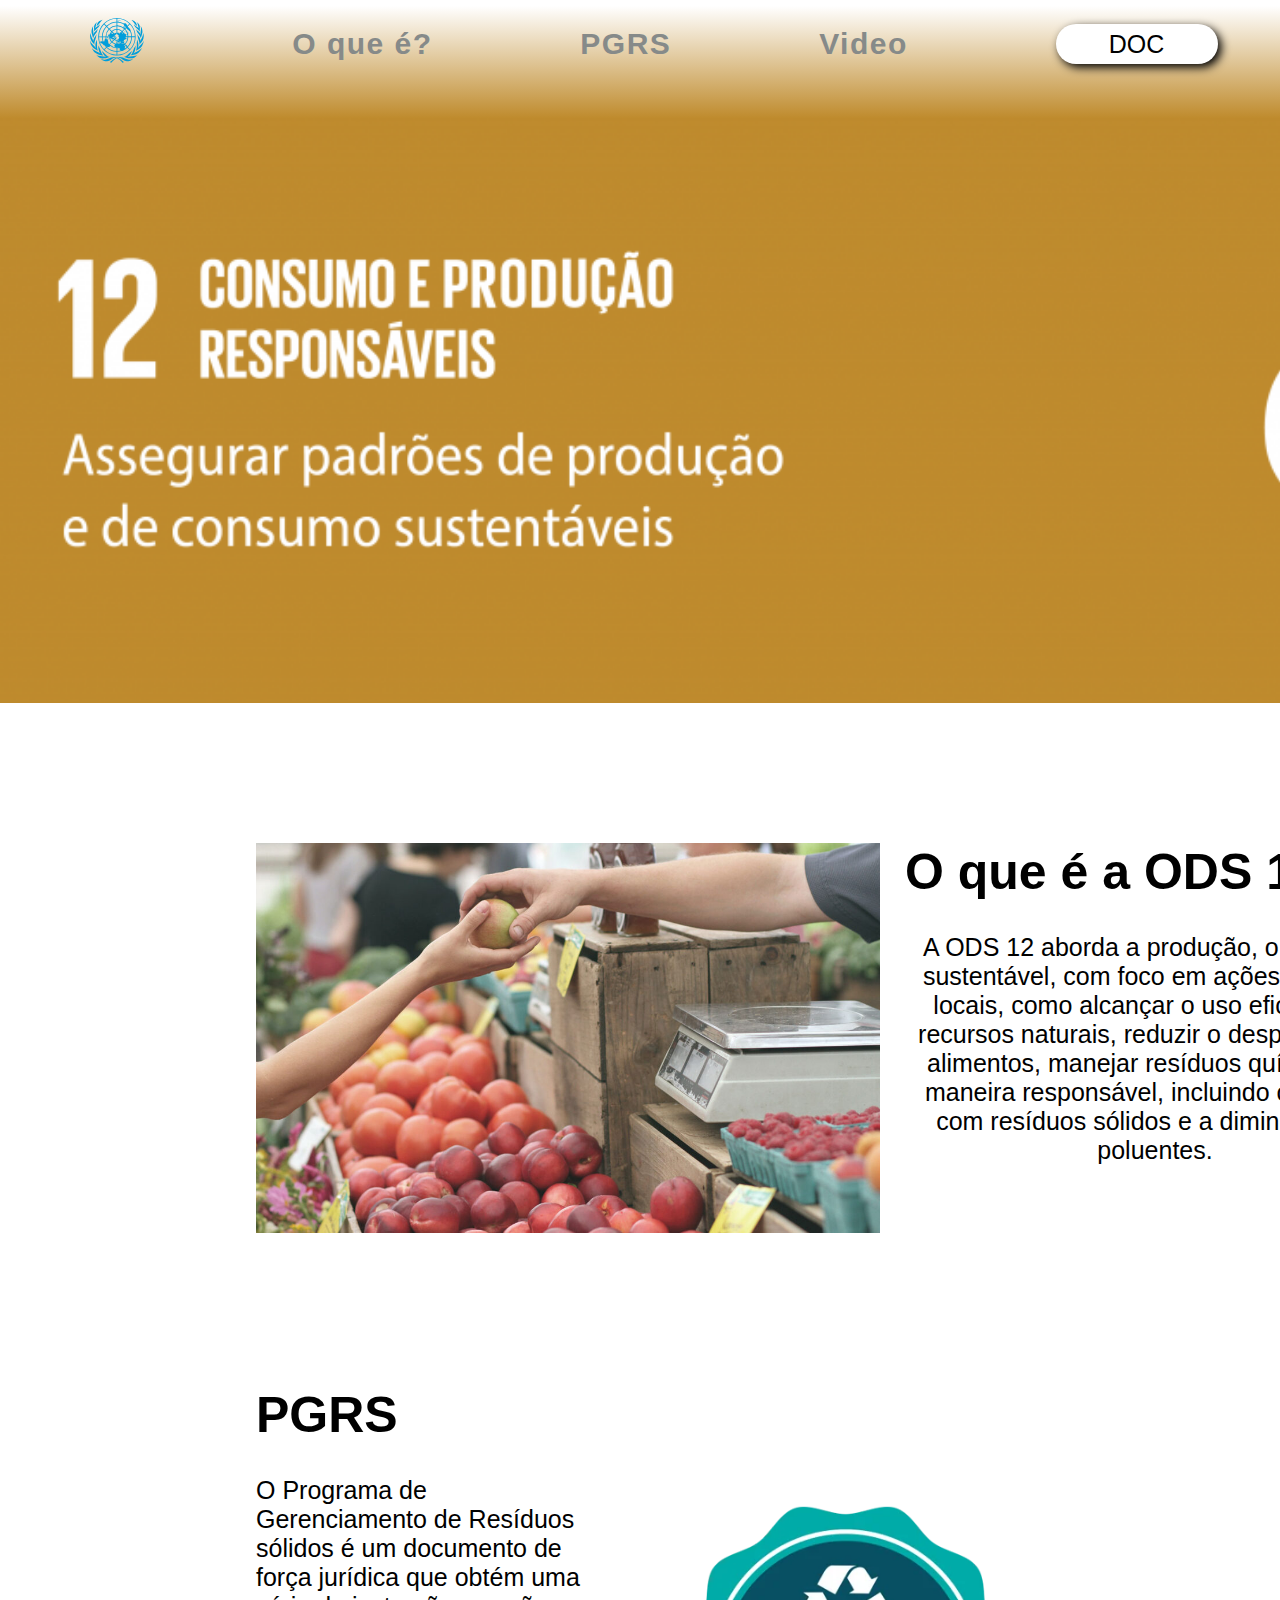
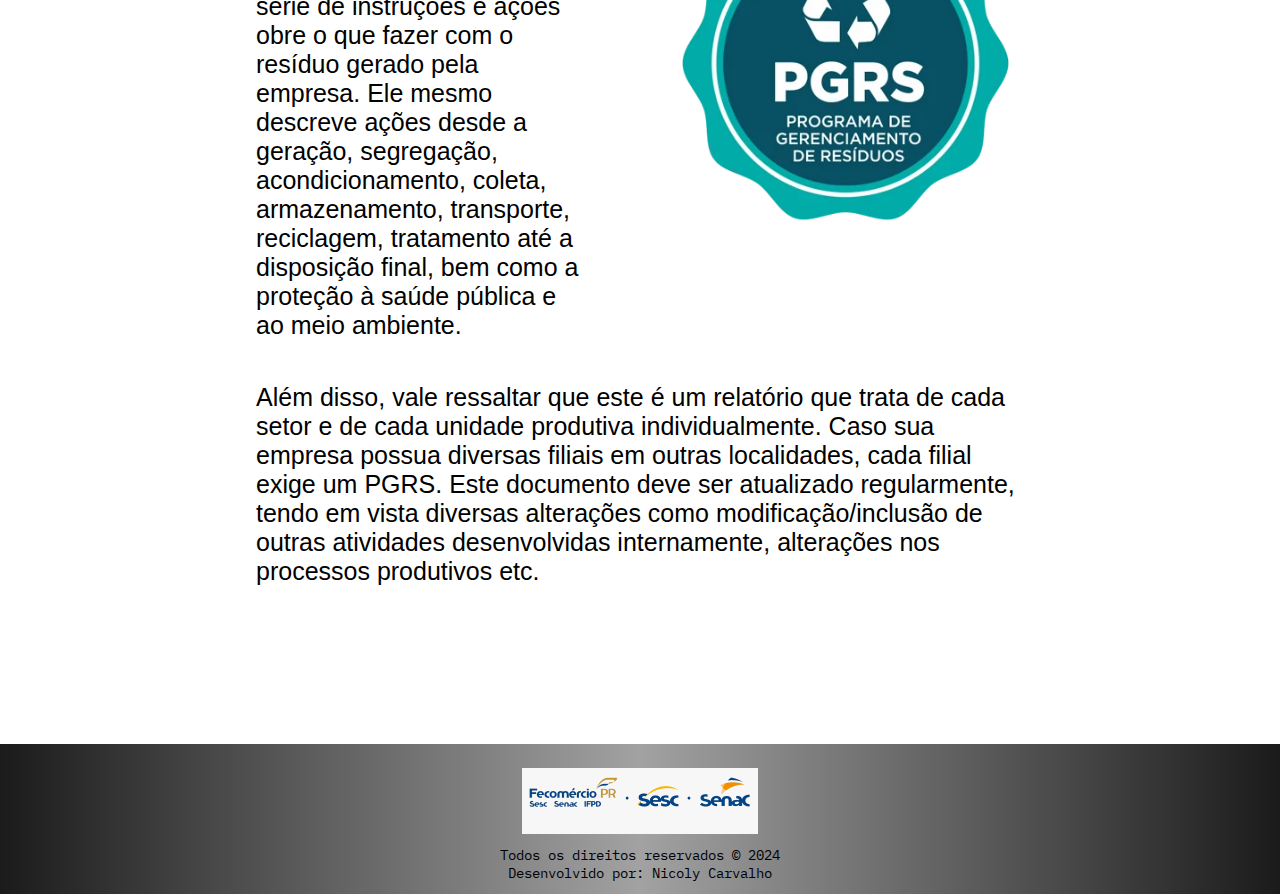
==== commit 0a09add5: "atualizando footer" ====
--- a/index.html
+++ b/index.html
@@ -51,7 +51,7 @@
 </main>
 
 <footer class="rodape">
-  <img class="rodape-imagem" src="https://estudantes-senac.vercel.app/img/senac.png" alt="Logo Senac"/>
+  <img class="rodape-imagem" src="./assets/senac.jpg" alt="Logo Senac"/>
   <span class="footer-texto">Todos os direitos reservados © 2024</span>
   <span class="footer-texto">Desenvolvido por: Nicoly Carvalho </span>    
 </footer>
--- a/style.css
+++ b/style.css
@@ -35,12 +35,13 @@
   margin-right: 23px;/*espaçamento externo a direita */
   font-size: 30px;/*tamanho fonte*/
   letter-spacing: 1.5px;
+  transition: .3s cubic-bezier(.29,.09,.06,.31);
 }
 
 .link-header:hover{
-  color: #fff;
-  -webkit-text-stroke: 0.8px black;
-  transform: scale(1.25);
+  color: #000;
+  /* -webkit-text-stroke: 0.8px black; */
+  transform: scale(1.2);
 }
 
 .linkbtn{
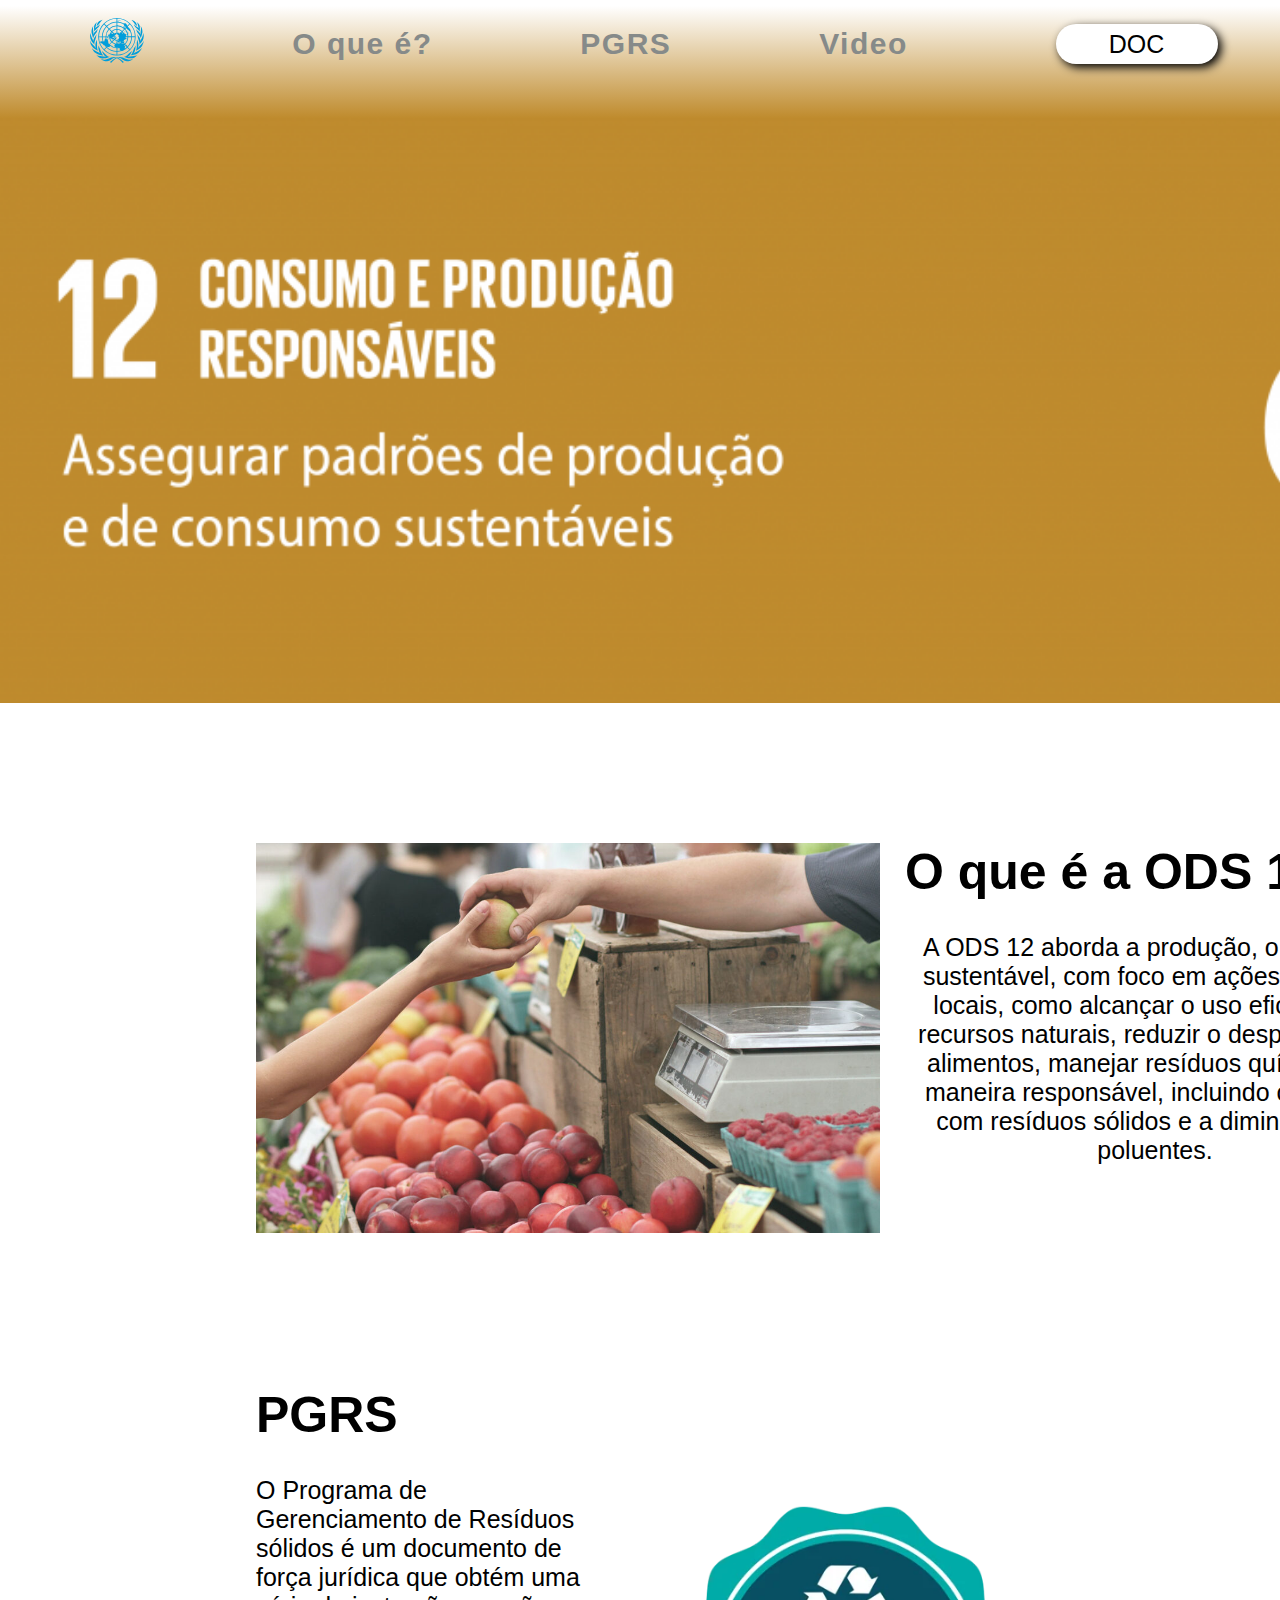
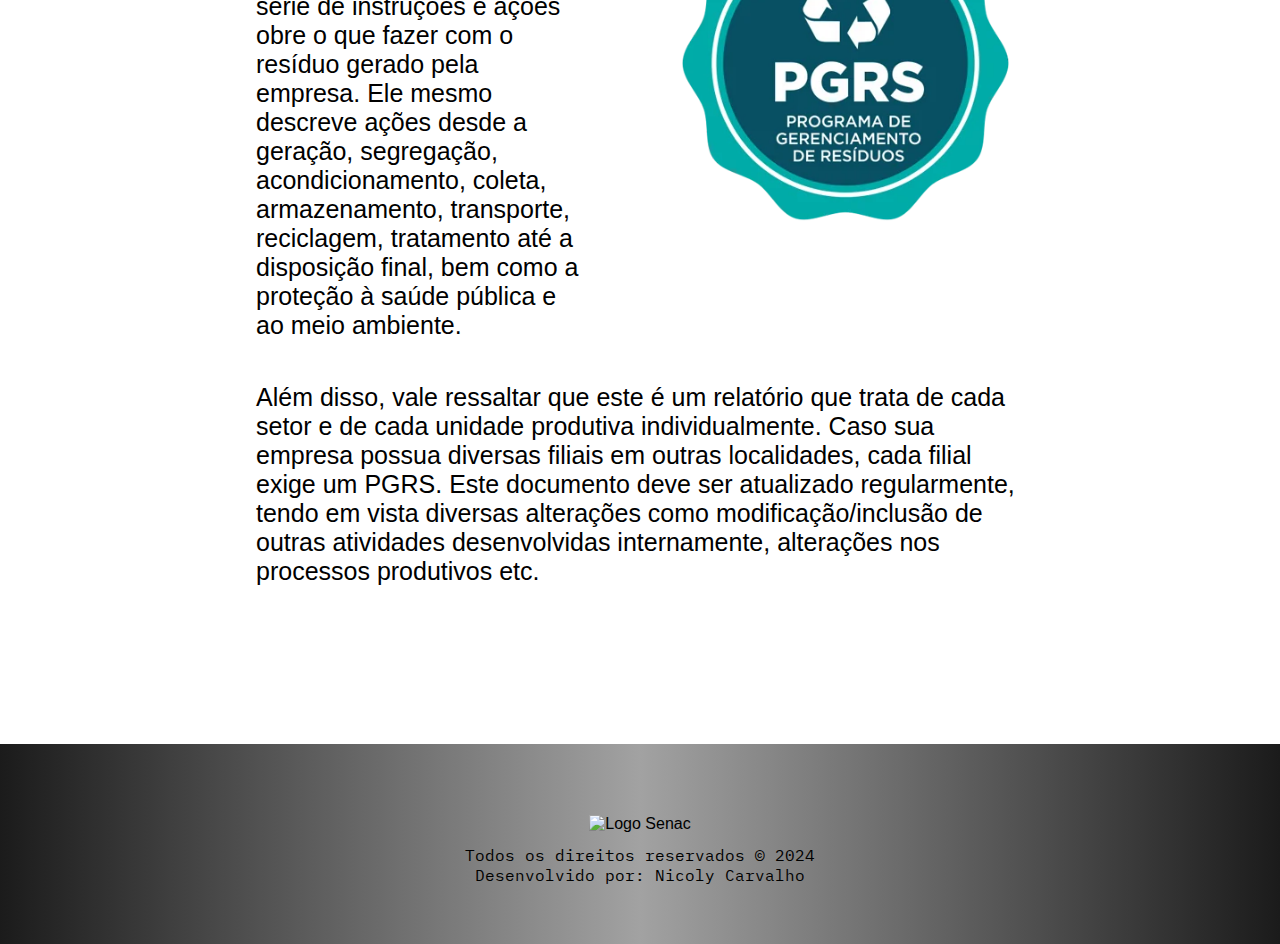
==== commit ac46b3f5: "Adicionando imagens" ====
--- a/index.html
+++ b/index.html
@@ -51,7 +51,7 @@
 </main>
 
 <footer class="rodape">
-  <img class="rodape-imagem" src="./assets/senac.jpg" alt="Logo Senac"/>
+  <img class="rodape-imagem" src="./assets/senac.png" alt="Logo Senac"/>
   <span class="footer-texto">Todos os direitos reservados © 2024</span>
   <span class="footer-texto">Desenvolvido por: Nicoly Carvalho </span>    
 </footer>
--- a/style.css
+++ b/style.css
@@ -193,7 +193,7 @@
 .rodape{
   background: linear-gradient(90deg, rgba(27,27,27,1) 0%, rgba(162,162,162,1) 50%, rgba(162,162,162,1) 50%, rgba(27,27,27,1) 100%);
   text-align: center;
-  height: 130px;/*altura*/
+  height: 200px;/*altura*/
   margin-top: 108px;/* espaçamento externo superior */
   display: flex;/*utilizando flex  para poder alinhar os elementos*/
   flex-direction: column;/*colocando os elementos  em coluna*/
@@ -203,12 +203,26 @@
 }
 
 .rodape-imagem {
-  height: 90px;
+  height: 120px;
   padding: 12px 0 ;/*superior e inferior direita e esquerda*/
 }
 
 .footer-texto {
   color: #000;
-  font-size: 14px;
+  font-size: 16px;
   font-family: "IBM Plex Mono", sans-serif;
+}
+
+/* BANNER 2 */
+
+#banner2 {
+  
+  width: 100%;
+  height: 400px;
+/*adiciona uma imagem interna ou externa*/
+  background-image: url("./assets/pessoa.png");
+  background-size: contain;/*deixa a imagem preencher todo o     container sem cortá-la*/
+  background-position: 50% 80%;
+  background-repeat: no-repeat;
+  margin-top: 100px;
 }